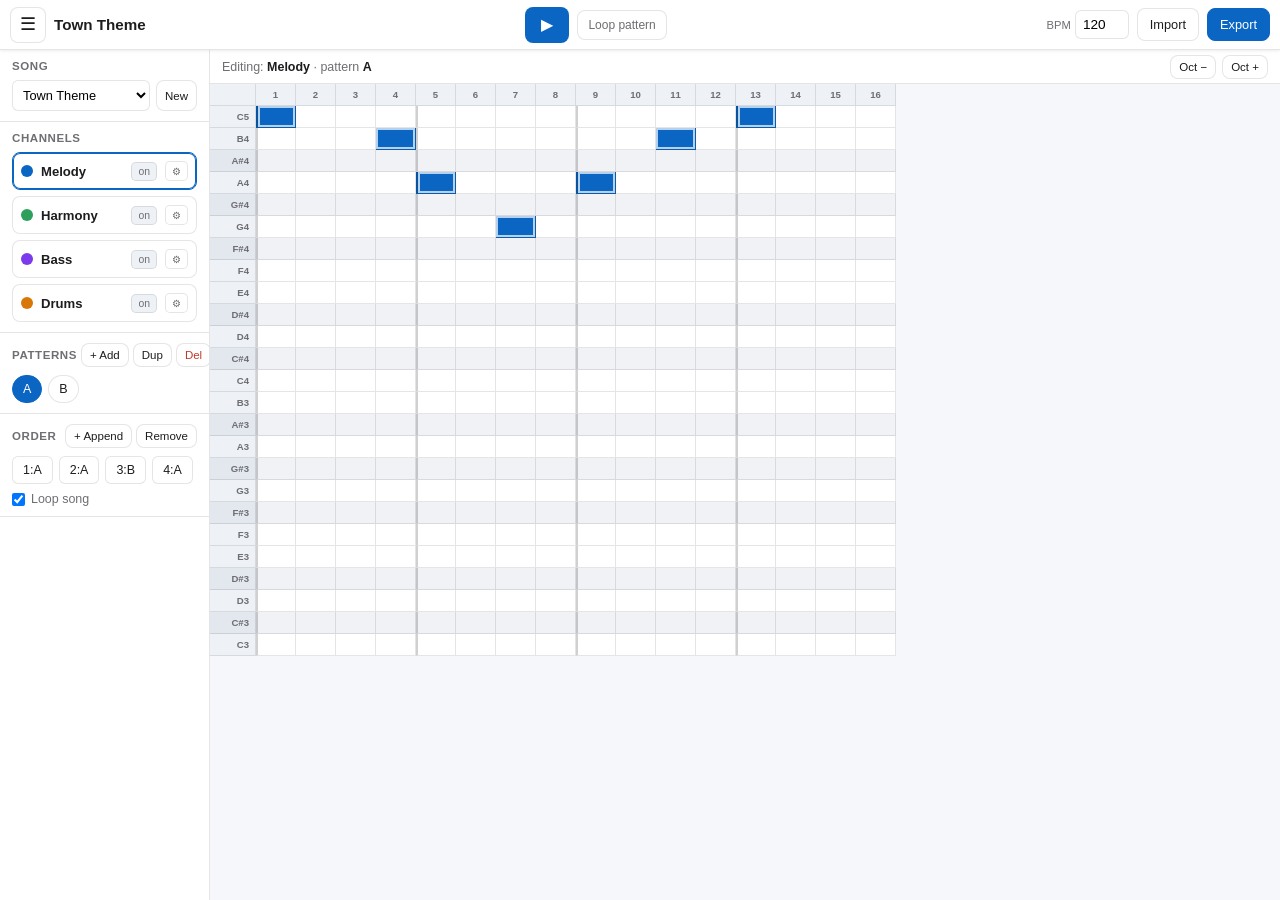
==== tracker.html @ 100a8a19 "Add files via upload" ====
<!DOCTYPE html>
<html lang="en">
<head>
    <meta charset="UTF-8">
    <meta name="viewport" content="width=device-width, initial-scale=1.0, user-scalable=no, viewport-fit=cover">
    <meta name="apple-mobile-web-app-capable" content="yes">
    <meta name="mobile-web-app-capable" content="yes">
    <title>Echoes — Chiptune Studio</title>
    <link rel="stylesheet" href="tracker.css">
</head>
<body>
    <!-- Header -->
    <header class="app-header">
        <div class="header-left">
            <button class="icon-btn" id="sidebarToggle" title="Toggle panel">☰</button>
            <button class="song-title" id="songTitle">Untitled</button>
        </div>

        <div class="header-center">
            <button class="transport-btn" id="playBtn" title="Play / Stop">▶</button>
            <button class="toggle-chip" id="loopPatternBtn" title="Loop the current pattern while editing">Loop pattern</button>
        </div>

        <div class="header-right">
            <label class="tempo">BPM
                <input type="number" id="tempoInput" min="40" max="280" step="1" value="120">
            </label>
            <button class="ghost-btn" id="importBtn">Import</button>
            <button class="primary-btn" id="exportBtn">Export</button>
            <input type="file" id="importFile" accept="application/json,.json" hidden>
        </div>
    </header>

    <!-- Main -->
    <div class="main-area">
        <!-- Sidebar -->
        <aside class="sidebar" id="sidebar">
            <!-- Song switcher -->
            <div class="panel">
                <div class="panel-title">Song</div>
                <div class="song-switch">
                    <select id="songSelect"></select>
                    <button class="ghost-btn sm" id="newSongBtn">New</button>
                </div>
            </div>

            <!-- Channels -->
            <div class="panel">
                <div class="panel-title">Channels</div>
                <div class="channel-list" id="channelList"></div>
            </div>

            <!-- Patterns -->
            <div class="panel">
                <div class="panel-title">
                    Patterns
                    <span class="panel-actions">
                        <button class="ghost-btn sm" id="addPatternBtn">+ Add</button>
                        <button class="ghost-btn sm" id="dupPatternBtn">Dup</button>
                        <button class="ghost-btn sm danger" id="delPatternBtn">Del</button>
                    </span>
                </div>
                <div class="chip-row" id="patternList"></div>
            </div>

            <!-- Order -->
            <div class="panel">
                <div class="panel-title">
                    Order
                    <span class="panel-actions">
                        <button class="ghost-btn sm" id="orderAddBtn">+ Append</button>
                        <button class="ghost-btn sm" id="orderRemoveBtn">Remove</button>
                    </span>
                </div>
                <div class="chip-row" id="orderList"></div>
                <label class="loop-row">
                    <input type="checkbox" id="loopSongChk" checked> Loop song
                </label>
            </div>
        </aside>

        <!-- Canvas -->
        <div class="canvas-container">
            <div class="canvas-bar">
                <span class="editing-label">Editing:
                    <b id="editingChannel">Melody</b> ·
                    pattern <b id="editingPattern">A</b>
                </span>
                <span class="octave-ctrl" id="octaveCtrl">
                    <button class="ghost-btn sm" id="octDown">Oct −</button>
                    <button class="ghost-btn sm" id="octUp">Oct +</button>
                </span>
            </div>
            <div class="grid-wrap" id="gridWrap">
                <div class="grid" id="grid"></div>
            </div>
        </div>
    </div>

    <!-- Channel settings modal -->
    <div class="modal" id="channelModal">
        <div class="modal-content">
            <div class="modal-title" id="channelModalTitle">Channel</div>
            <div class="form-group" id="dutyGroup">
                <label>Duty cycle (pulse tone)</label>
                <div class="seg" id="dutySeg">
                    <button data-duty="0.125">12.5%</button>
                    <button data-duty="0.25">25%</button>
                    <button data-duty="0.5">50%</button>
                    <button data-duty="0.75">75%</button>
                </div>
            </div>
            <div class="form-group">
                <label>Volume <span id="volVal">0.80</span></label>
                <input type="range" id="volRange" min="0" max="1" step="0.05" value="0.8">
            </div>
            <div class="button-group">
                <button class="secondary" id="channelModalClose">Done</button>
            </div>
        </div>
    </div>

    <div class="toast" id="toast"></div>

    <script type="module" src="tracker.js"></script>
</body>
</html>
---- tracker.css ----
/* ============================================
   Echoes — Chiptune Studio (editor styles)
   Light theme adapted from the provided reference.
   Optimized for a phone held in landscape.
   ============================================ */

* { margin: 0; padding: 0; box-sizing: border-box; -webkit-tap-highlight-color: transparent; }

:root {
    --bg: #F5F7FA;
    --surface: #FFFFFF;
    --surface-2: #EEF1F6;
    --text: #1D1D1F;
    --text-soft: #6E6E73;
    --border: rgba(0,0,0,0.10);
    --border-strong: rgba(0,0,0,0.18);
    --accent: #0A66C2;
    --accent-hover: #084A8E;

    /* channel colors */
    --ch-pulse1: #0A66C2;   /* Melody  */
    --ch-pulse2: #2E9F5C;   /* Harmony */
    --ch-triangle: #7C3AED; /* Bass    */
    --ch-noise: #D97706;    /* Drums   */

    --shadow-sm: 0 1px 3px rgba(0,0,0,0.08);
    --shadow-md: 0 6px 24px rgba(0,0,0,0.12);

    --header-h: 50px;
    --sidebar-w: 210px;
}

html, body { height: 100%; }
body {
    font-family: -apple-system, BlinkMacSystemFont, 'Segoe UI', Roboto, sans-serif;
    background: var(--bg);
    color: var(--text);
    overflow: hidden;
    display: flex;
    flex-direction: column;
    user-select: none;
    -webkit-user-select: none;
    touch-action: manipulation;
}

/* ---------- Header ---------- */
.app-header {
    height: var(--header-h);
    flex: 0 0 var(--header-h);
    background: var(--surface);
    border-bottom: 1px solid var(--border);
    box-shadow: var(--shadow-sm);
    display: flex;
    align-items: center;
    justify-content: space-between;
    padding: 0 10px;
    gap: 8px;
    z-index: 20;
}
.header-left, .header-center, .header-right { display: flex; align-items: center; gap: 8px; }

.icon-btn {
    width: 36px; height: 36px;
    border: 1px solid var(--border);
    background: var(--surface);
    border-radius: 8px;
    font-size: 1.1rem;
    color: var(--text);
    cursor: pointer;
}
.icon-btn:active { background: var(--surface-2); }

.song-title {
    font-size: 0.95rem;
    font-weight: 600;
    color: var(--text);
    background: none;
    border: none;
    border-bottom: 1px dashed transparent;
    cursor: pointer;
    max-width: 30vw;
    overflow: hidden;
    text-overflow: ellipsis;
    white-space: nowrap;
}
.song-title:active { border-bottom-color: var(--accent); }

.transport-btn {
    width: 44px; height: 36px;
    border: none;
    background: var(--accent);
    color: #fff;
    border-radius: 8px;
    font-size: 1rem;
    cursor: pointer;
}
.transport-btn.playing { background: #C0392B; }

.toggle-chip {
    font-size: 0.75rem;
    padding: 7px 10px;
    border-radius: 8px;
    border: 1px solid var(--border);
    background: var(--surface);
    color: var(--text-soft);
    cursor: pointer;
    white-space: nowrap;
}
.toggle-chip.active {
    background: var(--accent);
    color: #fff;
    border-color: var(--accent);
}

.tempo {
    font-size: 0.7rem;
    color: var(--text-soft);
    display: flex;
    align-items: center;
    gap: 4px;
}
.tempo input {
    width: 54px;
    padding: 6px;
    border: 1px solid var(--border);
    border-radius: 6px;
    font-size: 0.85rem;
    text-align: center;
}

.primary-btn, .ghost-btn, .secondary {
    font-size: 0.8rem;
    padding: 8px 12px;
    border-radius: 8px;
    cursor: pointer;
    border: 1px solid var(--border);
    background: var(--surface);
    color: var(--text);
    white-space: nowrap;
}
.primary-btn { background: var(--accent); color: #fff; border-color: var(--accent); }
.primary-btn:active { background: var(--accent-hover); }
.ghost-btn:active, .secondary:active { background: var(--surface-2); }
.ghost-btn.sm { font-size: 0.72rem; padding: 5px 8px; }
.ghost-btn.danger { color: #C0392B; }

/* ---------- Main area ---------- */
.main-area {
    flex: 1 1 auto;
    display: flex;
    min-height: 0;
}

/* ---------- Sidebar ---------- */
.sidebar {
    width: var(--sidebar-w);
    flex: 0 0 var(--sidebar-w);
    background: var(--surface);
    border-right: 1px solid var(--border);
    overflow-y: auto;
    transition: margin-left 0.2s ease;
}
.sidebar.collapsed { margin-left: calc(-1 * var(--sidebar-w)); }

.panel {
    padding: 10px 12px;
    border-bottom: 1px solid var(--border);
}
.panel-title {
    font-size: 0.72rem;
    text-transform: uppercase;
    letter-spacing: 0.05em;
    color: var(--text-soft);
    font-weight: 700;
    margin-bottom: 8px;
    display: flex;
    align-items: center;
    justify-content: space-between;
    gap: 4px;
}
.panel-actions { display: flex; gap: 4px; }

.song-switch { display: flex; gap: 6px; }
.song-switch select {
    flex: 1;
    padding: 6px;
    border: 1px solid var(--border);
    border-radius: 6px;
    font-size: 0.8rem;
    background: var(--surface);
}

/* Channels */
.channel-list { display: flex; flex-direction: column; gap: 6px; }
.channel-row {
    display: flex;
    align-items: center;
    gap: 8px;
    padding: 8px;
    border: 1px solid var(--border);
    border-radius: 8px;
    cursor: pointer;
    background: var(--surface);
}
.channel-row.selected { border-color: var(--accent); box-shadow: inset 0 0 0 1px var(--accent); }
.channel-dot { width: 12px; height: 12px; border-radius: 50%; flex: 0 0 auto; }
.channel-name { font-size: 0.82rem; font-weight: 600; flex: 1; }
.channel-row.muted .channel-name { color: var(--text-soft); text-decoration: line-through; }
.mini-btn {
    font-size: 0.65rem;
    padding: 3px 6px;
    border: 1px solid var(--border);
    border-radius: 5px;
    background: var(--surface);
    color: var(--text-soft);
    cursor: pointer;
}
.mini-btn.on { background: var(--surface-2); }

/* Chips (patterns + order) */
.chip-row { display: flex; flex-wrap: wrap; gap: 6px; }
.chip {
    font-size: 0.78rem;
    padding: 6px 10px;
    border: 1px solid var(--border);
    border-radius: 14px;
    background: var(--surface);
    cursor: pointer;
}
.chip.selected { background: var(--accent); color: #fff; border-color: var(--accent); }
.chip.order-chip { border-radius: 6px; }

.loop-row {
    display: flex;
    align-items: center;
    gap: 6px;
    font-size: 0.78rem;
    color: var(--text-soft);
    margin-top: 8px;
}

/* ---------- Canvas ---------- */
.canvas-container {
    flex: 1 1 auto;
    display: flex;
    flex-direction: column;
    min-width: 0;
    background: var(--bg);
}
.canvas-bar {
    height: 34px;
    flex: 0 0 34px;
    display: flex;
    align-items: center;
    justify-content: space-between;
    padding: 0 12px;
    font-size: 0.78rem;
    color: var(--text-soft);
    border-bottom: 1px solid var(--border);
    background: var(--surface);
}
.editing-label b { color: var(--text); }
.octave-ctrl { display: flex; gap: 6px; }
.octave-ctrl.hidden { display: none; }

.grid-wrap {
    flex: 1 1 auto;
    overflow: auto;
    position: relative;
}

/* The step grid is a CSS grid: a label column + N step columns. */
.grid {
    display: grid;
    /* --steps and --cols set inline by JS */
    grid-template-columns: 46px repeat(var(--steps), 40px);
    width: max-content;
}

.gcell {
    height: 22px;
    border-right: 1px solid var(--border);
    border-bottom: 1px solid var(--border);
    display: flex;
    align-items: center;
    justify-content: center;
    font-size: 0.6rem;
    color: var(--text-soft);
    background: var(--surface);
}

/* Header row (step numbers) */
.hcell {
    position: sticky;
    top: 0;
    z-index: 3;
    font-weight: 700;
    background: var(--surface-2);
}
/* Label column (note / drum names) */
.lcell {
    position: sticky;
    left: 0;
    z-index: 2;
    background: var(--surface-2);
    font-weight: 600;
    justify-content: flex-end;
    padding-right: 6px;
}
.lcell.black { background: #E3E7EE; color: var(--text-soft); }
/* Top-left corner */
.corner {
    position: sticky;
    top: 0; left: 0;
    z-index: 4;
    background: var(--surface-2);
}

/* Note cells */
.cell { cursor: pointer; background: var(--surface); }
.cell.black { background: #F0F2F6; }
.cell.beat { border-left: 2px solid var(--border-strong); }
.cell.active { box-shadow: inset 0 0 0 2px rgba(255,255,255,0.7); }
.cell.playcol { background: rgba(10,102,194,0.08); }
.cell.playcol.black { background: rgba(10,102,194,0.12); }

/* Active cell colors per channel (set via grid data-attr on .grid) */
.grid[data-ch="pulse1"]   .cell.active { background: var(--ch-pulse1); }
.grid[data-ch="pulse2"]   .cell.active { background: var(--ch-pulse2); }
.grid[data-ch="triangle"] .cell.active { background: var(--ch-triangle); }
.grid[data-ch="noise"]    .cell.active { background: var(--ch-noise); }

/* ---------- Modal ---------- */
.modal {
    position: fixed;
    inset: 0;
    background: rgba(0,0,0,0.35);
    display: none;
    align-items: center;
    justify-content: center;
    z-index: 50;
}
.modal.open { display: flex; }
.modal-content {
    background: var(--surface);
    border-radius: 12px;
    padding: 18px;
    width: min(360px, 86vw);
    box-shadow: var(--shadow-md);
}
.modal-title { font-size: 1rem; font-weight: 700; margin-bottom: 14px; }
.form-group { margin-bottom: 14px; }
.form-group > label { display: block; font-size: 0.78rem; color: var(--text-soft); margin-bottom: 6px; }
.seg { display: flex; gap: 6px; }
.seg button {
    flex: 1;
    padding: 8px 0;
    border: 1px solid var(--border);
    border-radius: 6px;
    background: var(--surface);
    font-size: 0.78rem;
    cursor: pointer;
}
.seg button.active { background: var(--accent); color: #fff; border-color: var(--accent); }
input[type="range"] { width: 100%; }
.button-group { display: flex; justify-content: flex-end; gap: 8px; margin-top: 6px; }
.form-group.hidden { display: none; }

/* ---------- Toast ---------- */
.toast {
    position: fixed;
    bottom: 14px;
    left: 50%;
    transform: translateX(-50%) translateY(20px);
    background: #1D1D1F;
    color: #fff;
    font-size: 0.8rem;
    padding: 8px 16px;
    border-radius: 8px;
    opacity: 0;
    pointer-events: none;
    transition: opacity 0.2s, transform 0.2s;
    z-index: 60;
}
.toast.show { opacity: 1; transform: translateX(-50%) translateY(0); }
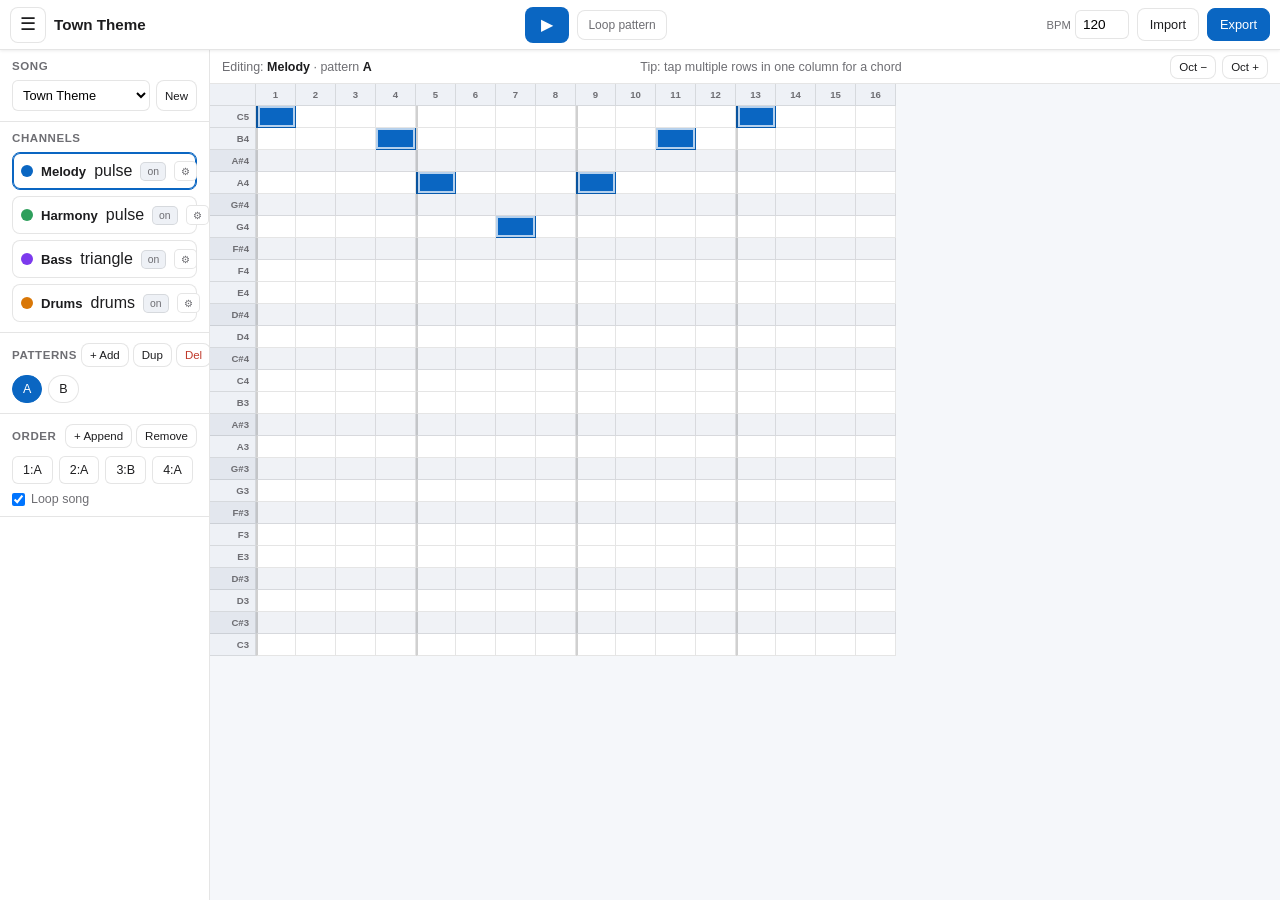
==== commit e2b9ff59: "Update tracker.html" ====
--- a/tracker.html
+++ b/tracker.html
@@ -86,6 +86,7 @@
                     <b id="editingChannel">Melody</b> ·
                     pattern <b id="editingPattern">A</b>
                 </span>
+                <span class="hint" id="chordHint">Tip: tap multiple rows in one column for a chord</span>
                 <span class="octave-ctrl" id="octaveCtrl">
                     <button class="ghost-btn sm" id="octDown">Oct −</button>
                     <button class="ghost-btn sm" id="octUp">Oct +</button>
@@ -101,6 +102,21 @@
     <div class="modal" id="channelModal">
         <div class="modal-content">
             <div class="modal-title" id="channelModalTitle">Channel</div>
+
+            <!-- Instrument -->
+            <div class="form-group">
+                <label>Instrument</label>
+                <div class="seg seg-wrap" id="instrumentSeg">
+                    <button data-type="pulse">Pulse</button>
+                    <button data-type="triangle">Triangle</button>
+                    <button data-type="bell">Bell</button>
+                    <button data-type="strings">Strings</button>
+                    <button data-type="choir">Choir</button>
+                    <button data-type="noise">Drums</button>
+                </div>
+            </div>
+
+            <!-- Pulse: duty -->
             <div class="form-group" id="dutyGroup">
                 <label>Duty cycle (pulse tone)</label>
                 <div class="seg" id="dutySeg">
@@ -110,10 +126,51 @@
                     <button data-duty="0.75">75%</button>
                 </div>
             </div>
+
+            <!-- Bell: ring-out -->
+            <div class="form-group" id="bellDecayGroup">
+                <label>Bell ring-out <span id="bellDecayVal">1.3</span>×</label>
+                <input type="range" id="bellDecayRange" min="0.4" max="2.5" step="0.1" value="1.3">
+            </div>
+
+            <!-- Strings -->
+            <div class="form-group" id="strAttackGroup">
+                <label>Strings attack <span id="strAttackVal">0.06</span>s</label>
+                <input type="range" id="strAttackRange" min="0.01" max="0.40" step="0.01" value="0.06">
+            </div>
+            <div class="form-group" id="strReleaseGroup">
+                <label>Strings release <span id="strReleaseVal">0.40</span>s</label>
+                <input type="range" id="strReleaseRange" min="0.10" max="1.20" step="0.05" value="0.40">
+            </div>
+            <div class="form-group" id="strDetuneGroup">
+                <label>Ensemble detune <span id="strDetuneVal">8</span>¢</label>
+                <input type="range" id="strDetuneRange" min="0" max="20" step="1" value="8">
+            </div>
+
+            <!-- Choir -->
+            <div class="form-group" id="choVowelGroup">
+                <label>Choir vowel</label>
+                <div class="seg" id="vowelSeg">
+                    <button data-vowel="ah">Ah</button>
+                    <button data-vowel="oo">Oo</button>
+                    <button data-vowel="ee">Ee</button>
+                </div>
+            </div>
+            <div class="form-group" id="choAttackGroup">
+                <label>Choir attack <span id="choAttackVal">0.07</span>s</label>
+                <input type="range" id="choAttackRange" min="0.01" max="0.40" step="0.01" value="0.07">
+            </div>
+            <div class="form-group" id="choReleaseGroup">
+                <label>Choir release <span id="choReleaseVal">0.50</span>s</label>
+                <input type="range" id="choReleaseRange" min="0.10" max="1.20" step="0.05" value="0.50">
+            </div>
+
+            <!-- Volume (always) -->
             <div class="form-group">
                 <label>Volume <span id="volVal">0.80</span></label>
                 <input type="range" id="volRange" min="0" max="1" step="0.05" value="0.8">
             </div>
+
             <div class="button-group">
                 <button class="secondary" id="channelModalClose">Done</button>
             </div>
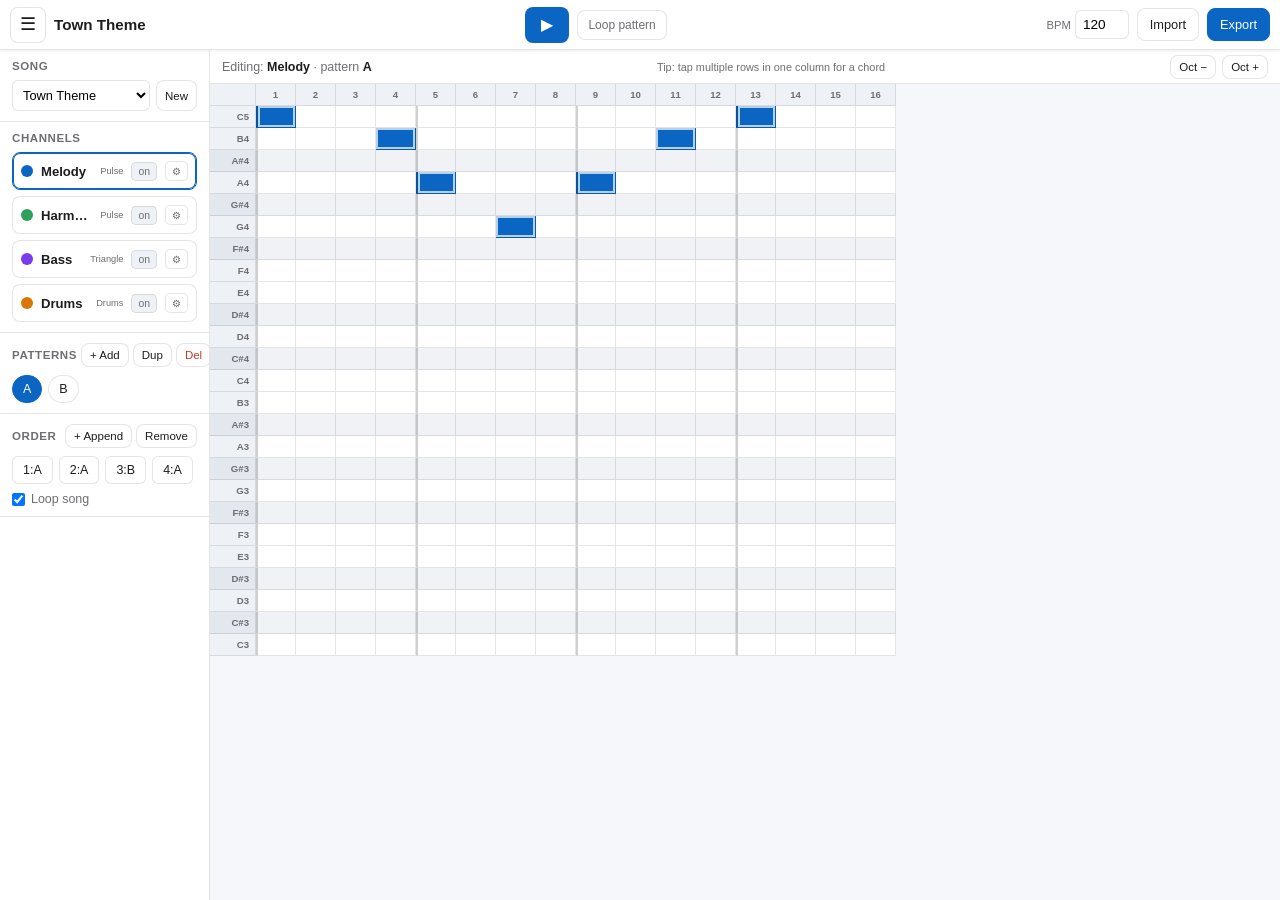
==== commit e0b56267: "Update tracker.html" ====
--- a/tracker.html
+++ b/tracker.html
@@ -165,6 +165,32 @@
                 <input type="range" id="choReleaseRange" min="0.10" max="1.20" step="0.05" value="0.50">
             </div>
 
+            <!-- Echo (works on any instrument) -->
+            <div class="form-group" id="echoOnGroup">
+                <label>Echo</label>
+                <div class="seg" id="echoSeg">
+                    <button data-echo="0">Off</button>
+                    <button data-echo="1">On</button>
+                </div>
+            </div>
+            <div class="form-group" id="echoBeatsGroup">
+                <label>Echo delay <span id="echoBeatsVal">½</span> beat</label>
+                <div class="seg" id="echoBeatsSeg">
+                    <button data-beats="0.5">½</button>
+                    <button data-beats="0.75">¾</button>
+                    <button data-beats="1">1</button>
+                    <button data-beats="1.5">1½</button>
+                </div>
+            </div>
+            <div class="form-group" id="echoFbGroup">
+                <label>Echo repeats <span id="echoFbVal">0.40</span></label>
+                <input type="range" id="echoFbRange" min="0" max="0.9" step="0.05" value="0.4">
+            </div>
+            <div class="form-group" id="echoMixGroup">
+                <label>Echo mix <span id="echoMixVal">0.35</span></label>
+                <input type="range" id="echoMixRange" min="0" max="1" step="0.05" value="0.35">
+            </div>
+
             <!-- Volume (always) -->
             <div class="form-group">
                 <label>Volume <span id="volVal">0.80</span></label>
--- a/tracker.css
+++ b/tracker.css
@@ -204,7 +204,21 @@
 }
 .channel-row.selected { border-color: var(--accent); box-shadow: inset 0 0 0 1px var(--accent); }
 .channel-dot { width: 12px; height: 12px; border-radius: 50%; flex: 0 0 auto; }
-.channel-name { font-size: 0.82rem; font-weight: 600; flex: 1; }
+.channel-name {
+    font-size: 0.82rem;
+    font-weight: 600;
+    flex: 1 1 auto;
+    min-width: 0;
+    overflow: hidden;
+    text-overflow: ellipsis;
+    white-space: nowrap;
+}
+.channel-type {
+    font-size: 0.58rem;
+    color: var(--text-soft);
+    text-transform: capitalize;
+    flex: 0 0 auto;
+}
 .channel-row.muted .channel-name { color: var(--text-soft); text-decoration: line-through; }
 .mini-btn {
     font-size: 0.65rem;
@@ -258,9 +272,20 @@
     color: var(--text-soft);
     border-bottom: 1px solid var(--border);
     background: var(--surface);
-}
+    gap: 10px;
+}
+.editing-label { flex: 0 0 auto; }
 .editing-label b { color: var(--text); }
-.octave-ctrl { display: flex; gap: 6px; }
+.canvas-bar .hint {
+    flex: 1 1 auto;
+    text-align: center;
+    font-size: 0.68rem;
+    color: var(--text-soft);
+    overflow: hidden;
+    text-overflow: ellipsis;
+    white-space: nowrap;
+}
+.octave-ctrl { display: flex; gap: 6px; flex: 0 0 auto; }
 .octave-ctrl.hidden { display: none; }
 
 .grid-wrap {
@@ -346,12 +371,17 @@
     border-radius: 12px;
     padding: 18px;
     width: min(360px, 86vw);
+    max-height: 88vh;
+    overflow-y: auto;
     box-shadow: var(--shadow-md);
 }
 .modal-title { font-size: 1rem; font-weight: 700; margin-bottom: 14px; }
 .form-group { margin-bottom: 14px; }
 .form-group > label { display: block; font-size: 0.78rem; color: var(--text-soft); margin-bottom: 6px; }
+.form-group > label span { color: var(--text); font-weight: 600; }
 .seg { display: flex; gap: 6px; }
+.seg.seg-wrap { flex-wrap: wrap; }
+.seg.seg-wrap button { flex: 1 1 28%; min-width: 0; }
 .seg button {
     flex: 1;
     padding: 8px 0;
